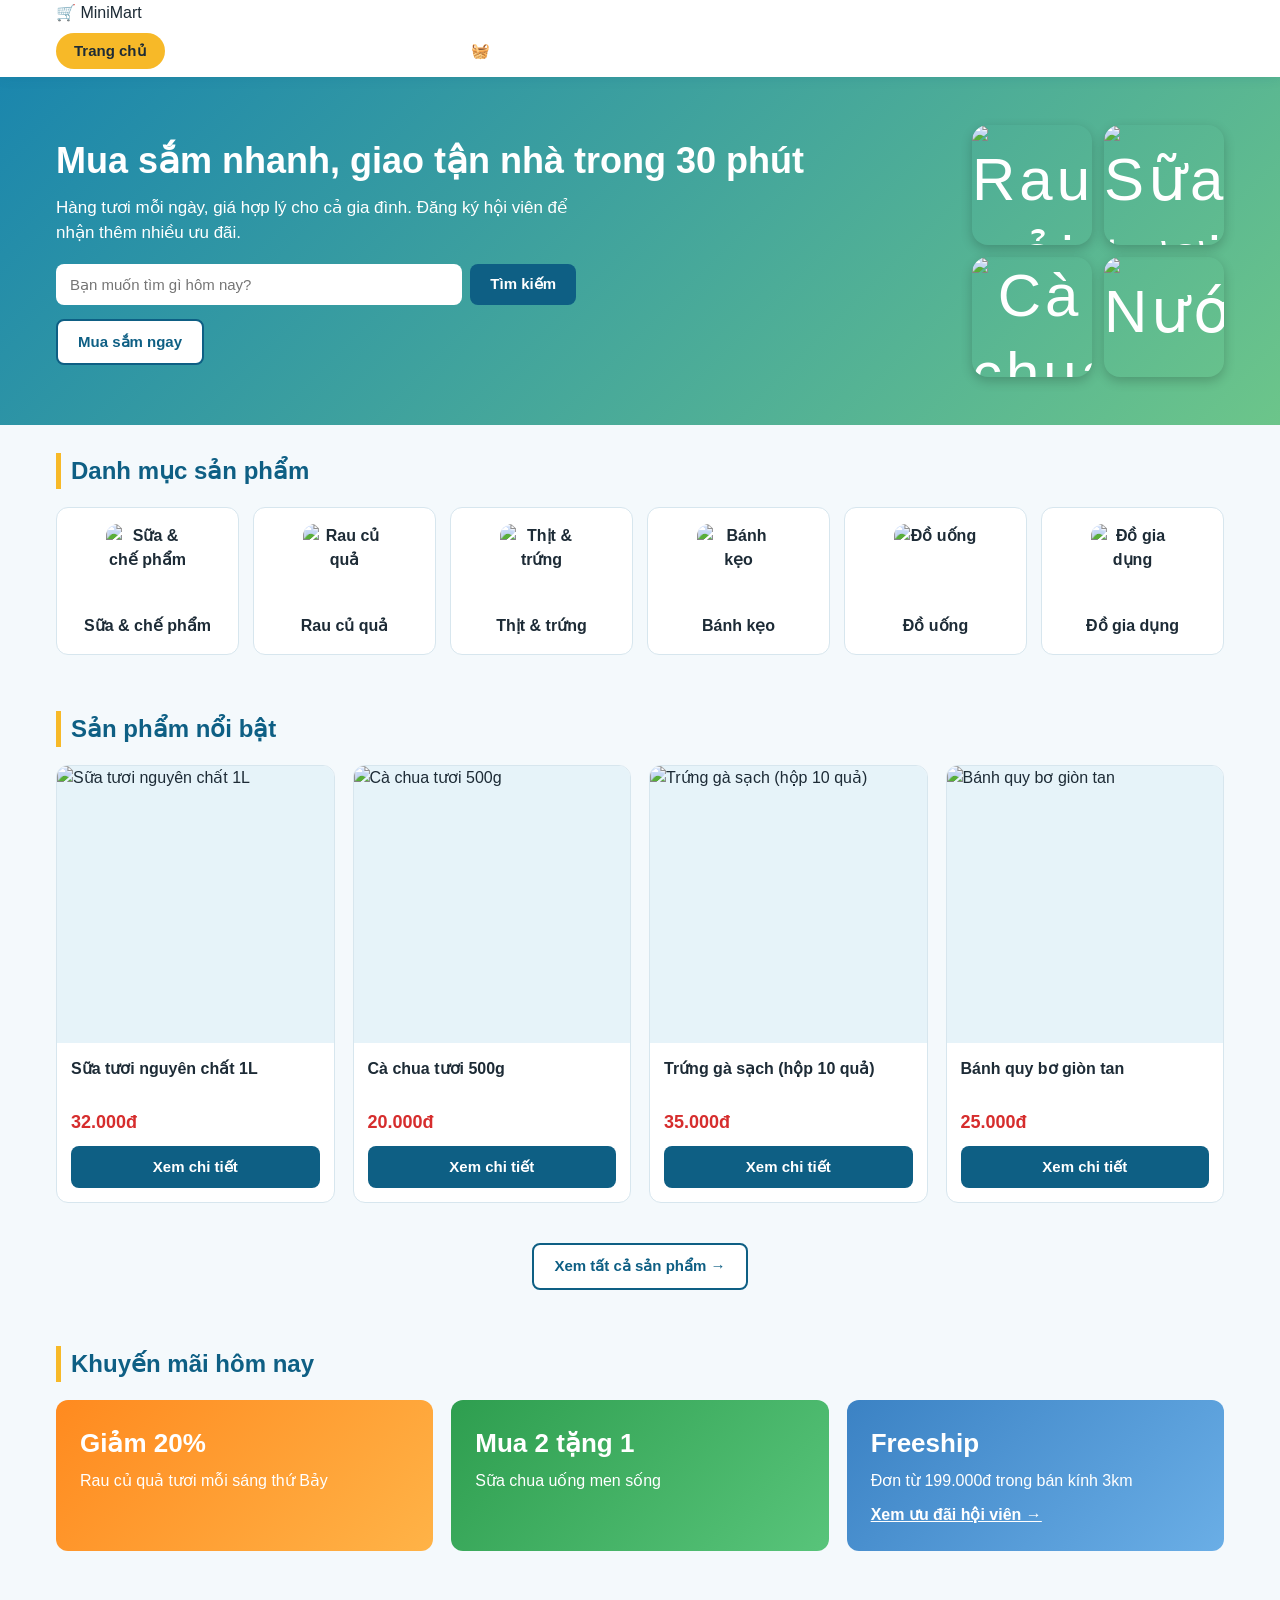
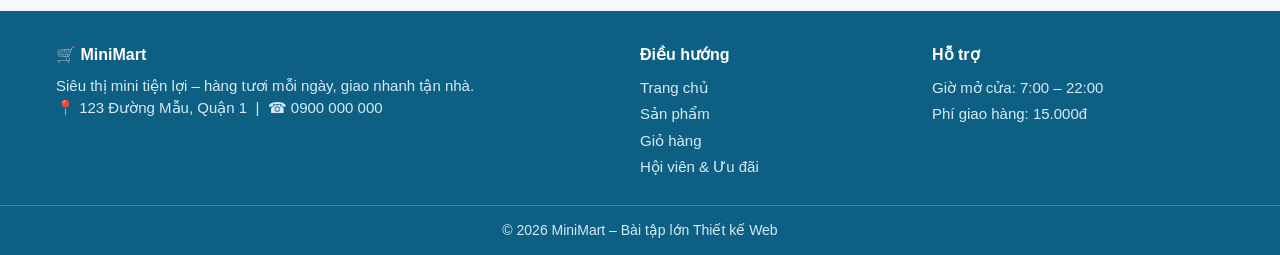
==== index.html @ 8ee73a99 "Add files via upload" ====
<!DOCTYPE html>
<html lang="vi">
<head>
  <meta charset="UTF-8">
  <meta name="viewport" content="width=device-width, initial-scale=1.0">
  <title>MiniMart – Siêu thị mini tiện lợi</title>
  <link rel="icon" href="images/icons/favicon.svg" type="image/svg+xml">
  <link rel="stylesheet" href="css/style.css">
  <link rel="stylesheet" href="css/home.css">
</head>
<body>

  <!-- ===== HEADER (mẫu chung) ===== -->
  <header class="header">
    <div class="container header-inner">
      <a href="index.html" class="logo">🛒 Mini<span>Mart</span></a>
      <button class="menu-btn" onclick="doiMenu()" aria-label="Mở menu">☰</button>
      <nav id="menu" class="nav">
        <a href="index.html" class="active">Trang chủ</a>
        <a href="products.html">Sản phẩm</a>
        <a href="member.html">Hội viên &amp; Ưu đãi</a>
        <a href="cart.html">🧺 Giỏ hàng</a>
        <a href="login.html" id="navDangNhap">Đăng nhập</a>
        <a href="register.html" class="nav-btn" id="navDangKy">Đăng ký</a>
        <a href="#" class="nav-out" id="navDangXuat" style="display: none;" onclick="dangXuat(); return false;">Đăng xuất</a>
      </nav>
    </div>
  </header>

  <main>
    <!-- ===== BANNER ===== -->
    <section class="banner">
      <div class="container banner-inner">
        <div class="banner-chu">
          <h1>Mua sắm nhanh, giao tận nhà trong 30 phút</h1>
          <p>Hàng tươi mỗi ngày, giá hợp lý cho cả gia đình. Đăng ký hội viên để nhận thêm nhiều ưu đãi.</p>
          <form class="o-tim" action="products.html">
            <input type="text" placeholder="Bạn muốn tìm gì hôm nay?" aria-label="Tìm sản phẩm">
            <button type="submit" class="btn btn-cam">Tìm kiếm</button>
          </form>
          <a href="products.html" class="btn btn-vien">Mua sắm ngay</a>
        </div>
        <div class="banner-hinh">
          <img src="images/products/rau-cai.jpg" alt="Rau cải">
          <img src="images/products/sua-tuoi.jpg" alt="Sữa tươi">
          <img src="images/products/ca-chua.jpg" alt="Cà chua">
          <img src="images/products/nuoc-cam.jpg" alt="Nước cam">
        </div>
      </div>
    </section>

    <!-- ===== DANH MỤC ===== -->
    <section>
      <div class="container">
        <h2 class="tieu-de">Danh mục sản phẩm</h2>
        <div class="luoi-dm">
          <a href="products.html" class="dm"><img src="images/products/sua-tuoi.jpg" alt="Sữa &amp; chế phẩm">Sữa &amp; chế phẩm</a>
          <a href="products.html" class="dm"><img src="images/products/rau-cai.jpg" alt="Rau củ quả">Rau củ quả</a>
          <a href="products.html" class="dm"><img src="images/products/thit-ba-chi.jpg" alt="Thịt &amp; trứng">Thịt &amp; trứng</a>
          <a href="products.html" class="dm"><img src="images/products/banh-quy.jpg" alt="Bánh kẹo">Bánh kẹo</a>
          <a href="products.html" class="dm"><img src="images/products/nuoc-cam.jpg" alt="Đồ uống">Đồ uống</a>
          <a href="products.html" class="dm"><img src="images/products/nuoc-rua-chen.jpg" alt="Đồ gia dụng">Đồ gia dụng</a>
        </div>
      </div>
    </section>

    <!-- ===== SẢN PHẨM NỔI BẬT ===== -->
    <section>
      <div class="container">
        <h2 class="tieu-de">Sản phẩm nổi bật</h2>
        <div class="luoi-sp">
          <div class="card">
            <div class="card-anh"><img src="images/products/sua-tuoi.jpg" alt="Sữa tươi nguyên chất 1L"></div>
            <div class="card-noidung">
              <div class="card-ten">Sữa tươi nguyên chất 1L</div>
              <div class="card-gia">32.000đ</div>
              <a href="product-detail.html" class="btn">Xem chi tiết</a>
            </div>
          </div>
          <div class="card">
            <div class="card-anh"><img src="images/products/ca-chua.jpg" alt="Cà chua tươi 500g"></div>
            <div class="card-noidung">
              <div class="card-ten">Cà chua tươi 500g</div>
              <div class="card-gia">20.000đ</div>
              <a href="product-detail.html" class="btn">Xem chi tiết</a>
            </div>
          </div>
          <div class="card">
            <div class="card-anh"><img src="images/products/trung-ga.jpg" alt="Trứng gà sạch (hộp 10 quả)"></div>
            <div class="card-noidung">
              <div class="card-ten">Trứng gà sạch (hộp 10 quả)</div>
              <div class="card-gia">35.000đ</div>
              <a href="product-detail.html" class="btn">Xem chi tiết</a>
            </div>
          </div>
          <div class="card">
            <div class="card-anh"><img src="images/products/banh-quy.jpg" alt="Bánh quy bơ giòn tan"></div>
            <div class="card-noidung">
              <div class="card-ten">Bánh quy bơ giòn tan</div>
              <div class="card-gia">25.000đ</div>
              <a href="product-detail.html" class="btn">Xem chi tiết</a>
            </div>
          </div>
        </div>
        <p class="xem-them"><a href="products.html" class="btn btn-vien">Xem tất cả sản phẩm →</a></p>
      </div>
    </section>

    <!-- ===== KHUYẾN MÃI ===== -->
    <section>
      <div class="container">
        <h2 class="tieu-de">Khuyến mãi hôm nay</h2>
        <div class="luoi-km">
          <div class="km km-1">
            <h3>Giảm 20%</h3>
            <p>Rau củ quả tươi mỗi sáng thứ Bảy</p>
          </div>
          <div class="km km-2">
            <h3>Mua 2 tặng 1</h3>
            <p>Sữa chua uống men sống</p>
          </div>
          <div class="km km-3">
            <h3>Freeship</h3>
            <p>Đơn từ 199.000đ trong bán kính 3km</p>
            <a href="member.html">Xem ưu đãi hội viên →</a>
          </div>
        </div>
      </div>
    </section>
  </main>

  <!-- ===== FOOTER (mẫu chung) ===== -->
  <footer class="footer">
    <div class="container footer-luoi">
      <div>
        <h4>🛒 MiniMart</h4>
        <p>Siêu thị mini tiện lợi – hàng tươi mỗi ngày, giao nhanh tận nhà.</p>
        <p>📍 123 Đường Mẫu, Quận 1 &nbsp;|&nbsp; ☎ 0900 000 000</p>
      </div>
      <div>
        <h4>Điều hướng</h4>
        <a href="index.html">Trang chủ</a>
        <a href="products.html">Sản phẩm</a>
        <a href="cart.html">Giỏ hàng</a>
        <a href="member.html">Hội viên &amp; Ưu đãi</a>
      </div>
      <div>
        <h4>Hỗ trợ</h4>
        <a href="#">Giờ mở cửa: 7:00 – 22:00</a>
        <a href="#">Phí giao hàng: 15.000đ</a>
      </div>
    </div>
    <div class="ban-quyen">© 2026 MiniMart – Bài tập lớn Thiết kế Web</div>
  </footer>

  <script src="js/auth.js"></script>

  <script src="js/home.js"></script>
</body>
</html>
---- css/style.css ----
/* ===== style.css – CSS dùng chung ===== */
:root {
  --xanh: #1b86ad;
  --xanh-dam: #0e5f84;
  --xanh-nhat: #e6f3f9;
  --vang: #f7b928;
  --vang-dam: #e3a210;
  --chu: #1d2b36;
  --chu-phu: #5f7280;
  --nen: #f4f9fc;
  --vien: #d7e6ee;
  --do: #d62d2d;
}

* { margin: 0; padding: 0; box-sizing: border-box; }
body {
  font-family: "Segoe UI", Roboto, Arial, sans-serif;
  font-size: 16px;
  color: var(--chu);
  background: var(--nen);
  line-height: 1.5;
}
a { color: inherit; text-decoration: none; }
img { max-width: 100%; }
.container { width: 100%; max-width: 1200px; margin: 0 auto; padding: 0 16px; }
section { padding: 28px 0; }

/* ----- Header tầng 1: logo | tìm kiếm | tài khoản ----- */
.header { background: #fff; position: sticky; top: 0; z-index: 50; box-shadow: 0 2px 10px rgba(14,95,132,.12); }
.top-bar { font-size: 0; padding-top: 8px; padding-bottom: 8px; }
.logo { display: inline-block; vertical-align: middle; width: 170px; }
.logo img { display: block; height: 56px; width: auto; }

.o-tim-header { display: inline-block; vertical-align: middle; width: calc(100% - 450px); }
.o-tim-header input { display: inline-block; vertical-align: middle; width: calc(100% - 56px); height: 42px; padding: 0 18px; border: 2px solid var(--vang); border-right: none; border-radius: 21px 0 0 21px; font-size: 15px; font-family: inherit; }
.o-tim-header input:focus { outline: none; border-color: var(--vang-dam); }
.o-tim-header button { display: inline-block; vertical-align: middle; width: 56px; height: 42px; border: 2px solid var(--vang); border-radius: 0 21px 21px 0; background: var(--vang); color: var(--chu); font-size: 14px; font-weight: 700; cursor: pointer; }
.o-tim-header button:hover { background: var(--vang-dam); border-color: var(--vang-dam); }

.tk-gio { display: inline-block; vertical-align: middle; width: 280px; text-align: right; font-size: 14px; font-weight: 600; }
.tk-gio a { display: inline-block; margin-left: 16px; }
.tk-gio a:hover { color: var(--xanh); }

.menu-btn { display: none; vertical-align: middle; width: 52px; height: 42px; margin-left: 12px; font-size: 22px; background: none; border: 1px solid var(--vien); border-radius: 8px; cursor: pointer; }

/* ----- Header tầng 2: thanh menu xanh đậm ----- */
.thanh-nav { background: var(--xanh-dam); }
.nav { font-size: 0; }
.nav a { display: inline-block; vertical-align: middle; margin: 8px 6px 8px 0; padding: 7px 18px; border-radius: 18px; font-size: 15px; font-weight: 600; color: #fff; }
.nav a:hover { background: rgba(255,255,255,.18); }
.nav a.active { background: var(--vang); color: var(--chu); }
.nav a.nav-dm { background: rgba(0,0,0,.22); margin-right: 14px; }

/* ----- Nút ----- */
.btn { display: inline-block; padding: 10px 20px; border: none; border-radius: 8px; background: var(--xanh-dam); color: #fff; font-size: 15px; font-weight: 600; font-family: inherit; cursor: pointer; transition: background .2s; text-align: center; }
.btn:hover { background: var(--xanh); }
.btn-vang { background: var(--vang); color: var(--chu); }
.btn-vang:hover { background: var(--vang-dam); }
.btn-vien { background: #fff; color: var(--xanh-dam); border: 2px solid var(--xanh-dam); }
.btn-vien:hover { background: var(--xanh-nhat); }

/* ----- Tiêu đề khối ----- */
.tieu-de { font-size: 24px; margin-bottom: 18px; color: var(--xanh-dam); border-left: 5px solid var(--vang); padding-left: 10px; }

/* ----- Thẻ sản phẩm (lưới inline-block, JS bật thẻ bằng inline-block) ----- */
.luoi-sp { font-size: 0; margin: 0 -9px; }
.card { display: inline-block; vertical-align: top; width: calc(25% - 18px); margin: 0 9px 18px; font-size: 16px; background: #fff; border: 1px solid var(--vien); border-radius: 12px; overflow: hidden; transition: transform .2s, box-shadow .2s; }
.card:hover { transform: translateY(-4px); box-shadow: 0 8px 20px rgba(14,95,132,.14); }
.card-anh { aspect-ratio: 1 / 1; overflow: hidden; background: var(--xanh-nhat); }
.card-anh img { display: block; width: 100%; height: 100%; object-fit: cover; }
.card-noidung { padding: 14px; }
.card-ten { font-weight: 600; margin-bottom: 4px; min-height: 48px; }
.card-gia { color: var(--do); font-weight: 800; font-size: 18px; margin-bottom: 10px; }
.card .btn { display: block; width: 100%; }

/* ----- Thông báo nổi ----- */
.toast { display: none; position: fixed; bottom: 24px; left: 50%; transform: translateX(-50%); background: var(--xanh-dam); color: #fff; padding: 12px 24px; border-radius: 8px; z-index: 100; box-shadow: 0 4px 14px rgba(0,0,0,.25); max-width: 90%; text-align: center; }

/* ----- Form chung ----- */
.nhom-form { margin-bottom: 14px; }
.nhom-form label { display: block; font-weight: 600; margin-bottom: 4px; }
.nhom-form input, .nhom-form textarea { width: 100%; padding: 10px 12px; border: 1px solid var(--vien); border-radius: 8px; font-size: 15px; font-family: inherit; }
.nhom-form input:focus, .nhom-form textarea:focus { outline: 2px solid var(--xanh); border-color: var(--xanh); }
.loi { display: block; color: var(--do); font-size: 13px; min-height: 18px; margin-top: 2px; }

/* ----- Footer ----- */
.footer { background: var(--xanh-dam); color: #d6ebf4; margin-top: 32px; }
.footer-luoi { font-size: 0; padding-top: 32px; padding-bottom: 24px; }
.footer-luoi > div { display: inline-block; vertical-align: top; width: 25%; padding-right: 24px; font-size: 15px; }
.footer-luoi > div:first-child { width: 50%; }
.footer h4 { color: #fff; margin-bottom: 8px; font-size: 16px; }
.footer a { display: block; padding: 2px 0; }
.footer a:hover { color: var(--vang); }
.logo-ft { display: block; height: 64px; width: auto; padding: 4px 10px; margin-bottom: 10px; background: #fff; border-radius: 10px; }
.ban-quyen { border-top: 1px solid rgba(255,255,255,.2); text-align: center; padding: 14px; font-size: 14px; }

/* ----- Responsive ----- */
@media (max-width: 992px) {
  .card { width: calc(33.333% - 18px); }
}
@media (max-width: 768px) {
  .luoi-sp { margin: 0 -6px; }
  .card { width: calc(50% - 12px); margin: 0 6px 12px; }
  .menu-btn { display: inline-block; }
  .logo { width: calc(100% - 64px); }
  .o-tim-header { width: 100%; margin-top: 8px; }
  .tk-gio { display: none; }
  .nav { display: none; padding-bottom: 8px; }
  .nav.open { display: block; }
  .nav a, .nav a.nav-dm { display: block; margin: 4px 0; }
  .footer-luoi > div, .footer-luoi > div:first-child { width: 100%; padding: 0 0 16px; }
}
@media (max-width: 400px) {
  .card-noidung { padding: 10px; }
}
---- css/home.css ----
/* ===== home.css – TV1: Trang chủ ===== */
.banner { background: linear-gradient(135deg, var(--xanh) 0%, #6cc58a 100%); color: #fff; padding: 48px 0; }
.banner-inner { display: flex; align-items: center; justify-content: space-between; gap: 24px; }
.banner-chu { flex: 1; }
.banner-chu h1 { font-size: 36px; line-height: 1.25; margin-bottom: 12px; }
.banner-chu p { font-size: 17px; margin-bottom: 18px; max-width: 520px; }
.o-tim { display: flex; gap: 8px; margin-bottom: 14px; max-width: 520px; }
.o-tim input { flex: 1; min-width: 0; padding: 12px 14px; border: none; border-radius: 8px; font-size: 15px; }
.banner-hinh { font-size: 60px; letter-spacing: 4px; text-align: center; width: 340px; white-space: nowrap; line-height: 1.3; }

.luoi-dm { display: grid; grid-template-columns: repeat(6, 1fr); gap: 14px; }
.dm { background: #fff; border: 1px solid var(--vien); border-radius: 12px; padding: 16px 8px; text-align: center; font-weight: 600; transition: transform .2s, border-color .2s; }
.dm:hover { transform: translateY(-4px); border-color: var(--xanh); }
.dm span { display: block; font-size: 40px; margin-bottom: 6px; }

.xem-them { text-align: center; margin-top: 22px; }

.luoi-km { display: grid; grid-template-columns: repeat(3, 1fr); gap: 18px; }
.km { color: #fff; border-radius: 12px; padding: 24px; }
.km h3 { font-size: 26px; margin-bottom: 6px; }
.km a { display: inline-block; margin-top: 10px; font-weight: 700; text-decoration: underline; }
.km-1 { background: linear-gradient(135deg, #ff8a1f, #ffb347); }
.km-2 { background: linear-gradient(135deg, #2e9e4f, #58c47a); }
.km-3 { background: linear-gradient(135deg, #3b82c4, #6aaee6); }

@media (max-width: 992px) {
  .luoi-dm { grid-template-columns: repeat(3, 1fr); }
}
@media (max-width: 768px) {
  .banner { padding: 32px 0; }
  .banner-inner { flex-direction: column; text-align: center; }
  .banner-chu h1 { font-size: 26px; }
  .o-tim { margin-left: auto; margin-right: auto; }
  .banner-hinh { font-size: 40px; width: auto; }
  .luoi-km { grid-template-columns: 1fr; }
}
@media (max-width: 400px) {
  .luoi-dm { grid-template-columns: repeat(2, 1fr); }
}

/* Ảnh trong danh mục và banner */
.dm img { display: block; width: 72px; height: 72px; object-fit: contain; margin: 0 auto 6px; }
.banner-hinh { display: grid; grid-template-columns: repeat(2, 120px); gap: 12px; justify-content: center; width: auto; white-space: normal; }
.banner-hinh img { width: 120px; height: 120px; object-fit: contain; padding: 8px; background: rgba(255,255,255,.92); border-radius: 16px; }
@media (max-width: 768px) {
  .banner-hinh { grid-template-columns: repeat(4, 1fr); gap: 8px; width: 100%; }
  .banner-hinh img { width: 100%; height: auto; padding: 4px; }
}

/* ===== Ảnh thật: danh mục + banner ===== */
.dm img { width: 84px; height: 84px; object-fit: cover; border-radius: 12px; }
.banner-hinh img { padding: 0; background: none; object-fit: cover; border-radius: 16px; box-shadow: 0 4px 12px rgba(0,0,0,.2); }
@media (max-width: 768px) {
  .banner-hinh img { width: 100%; height: auto; aspect-ratio: 1 / 1; border-radius: 12px; }
}
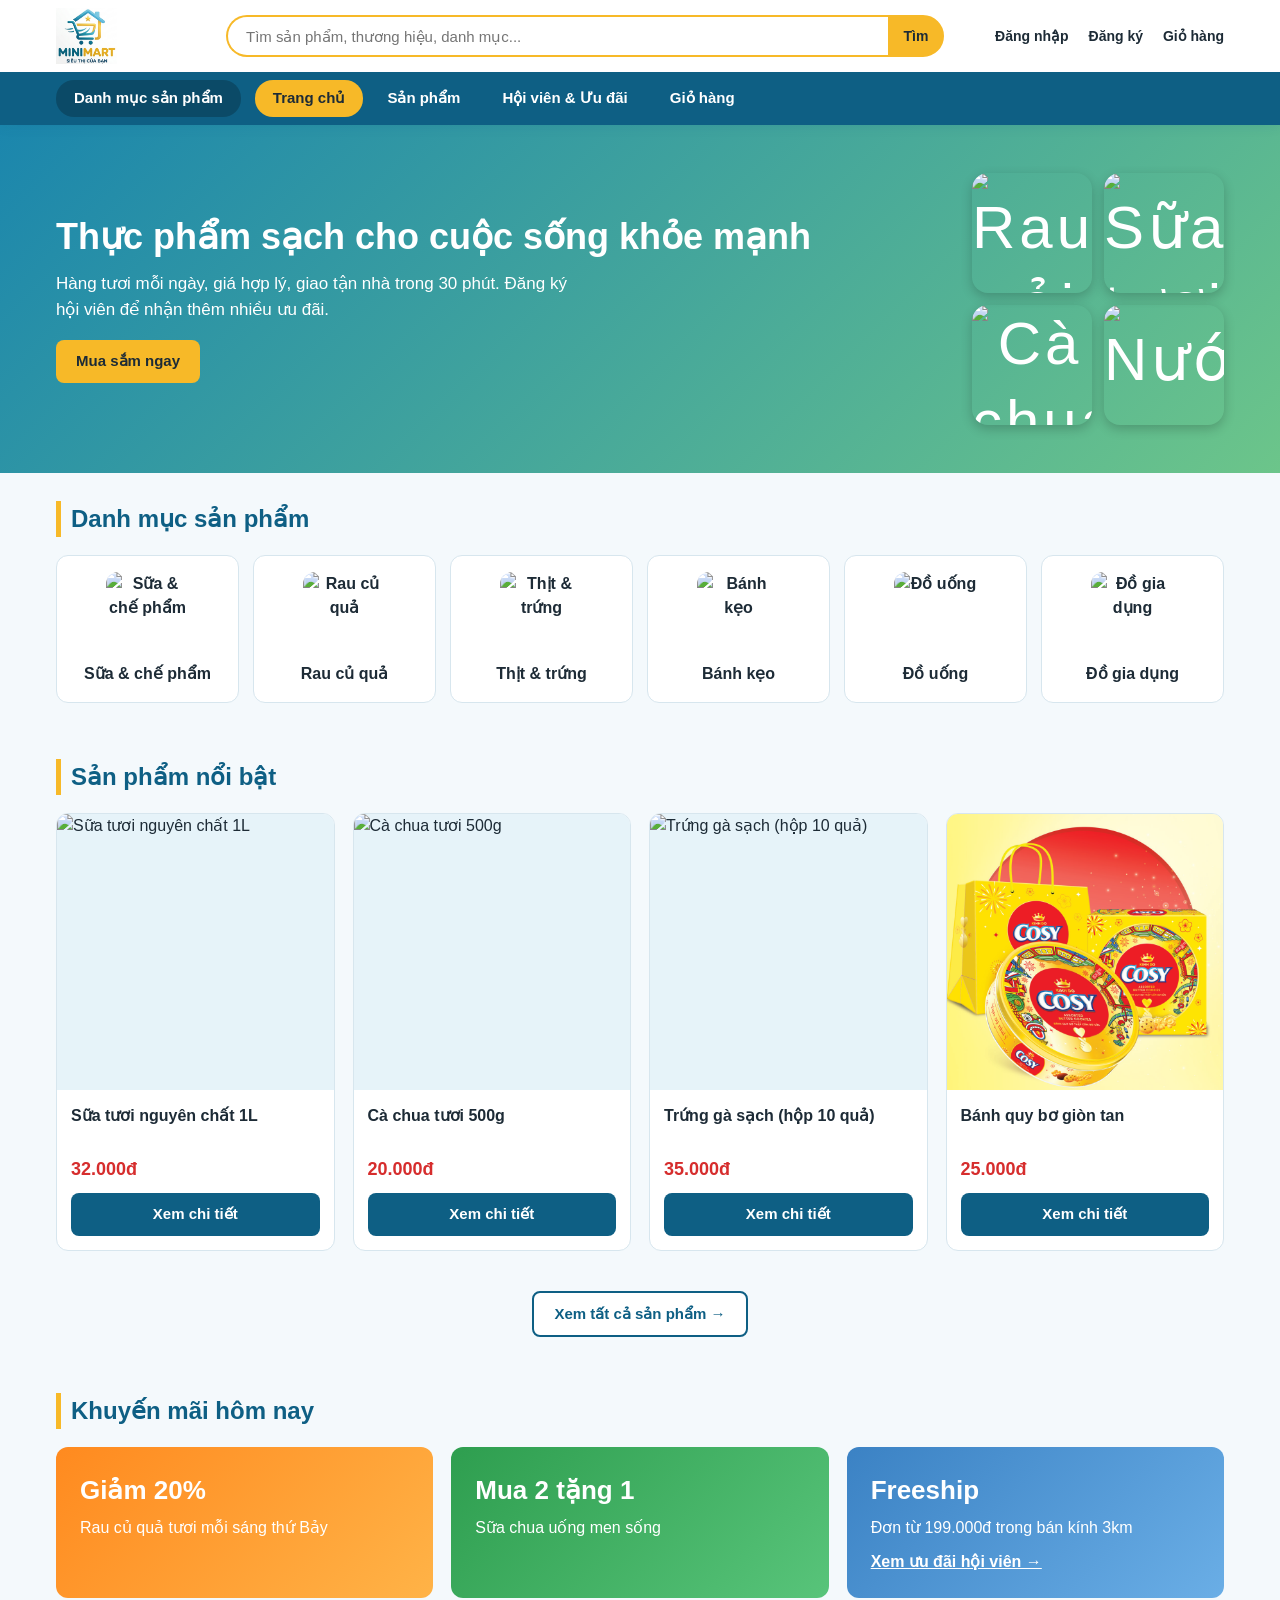
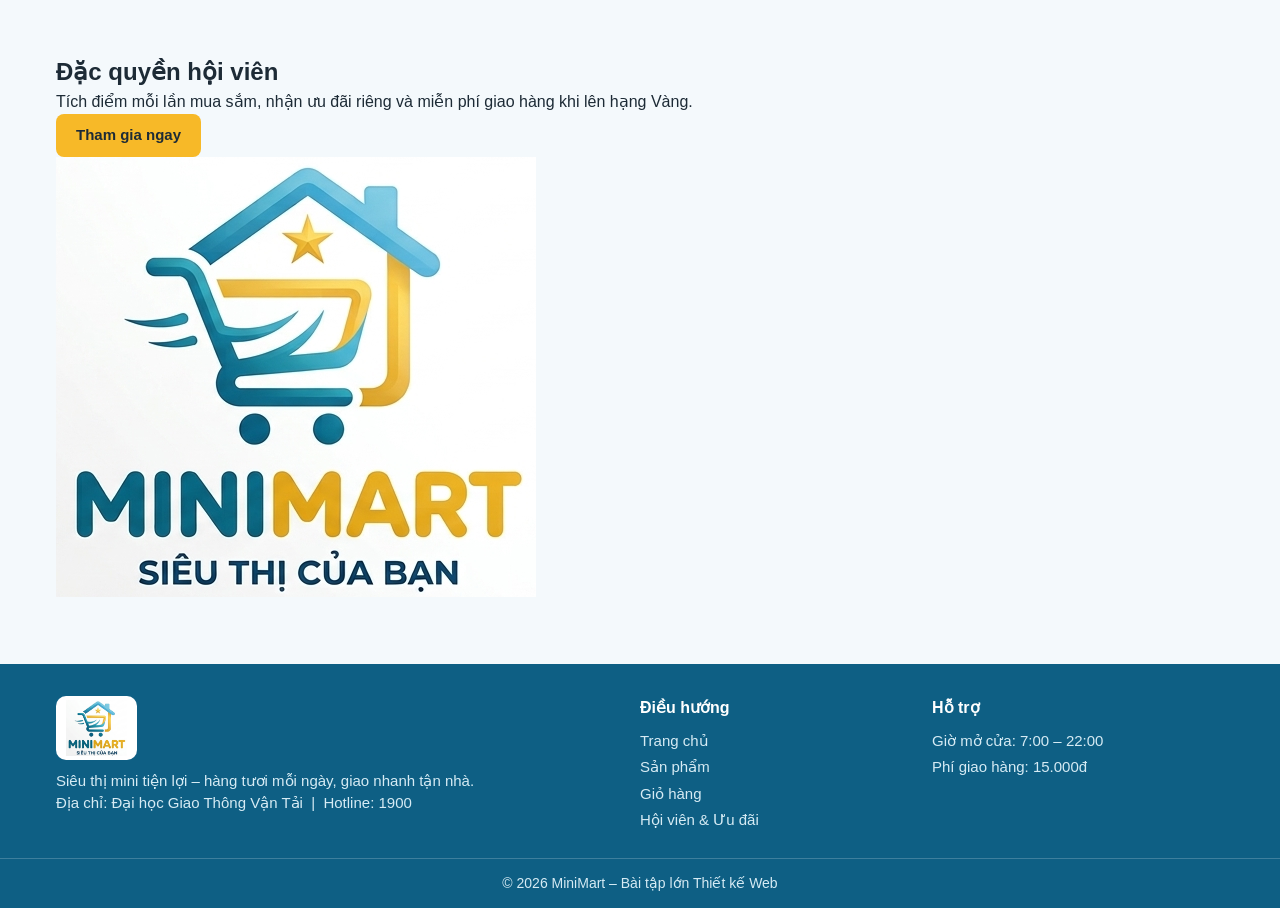
==== commit 31bbb07a: "sửa lỗi 404" ====
--- a/index.html
+++ b/index.html
@@ -12,18 +12,29 @@
 
   <!-- ===== HEADER (mẫu chung) ===== -->
   <header class="header">
-    <div class="container header-inner">
-      <a href="index.html" class="logo">🛒 Mini<span>Mart</span></a>
+    <div class="container top-bar">
+      <a href="index.html" class="logo"><img src="images/logo-mark.png" alt="MiniMart – Siêu thị của bạn"></a>
+      <form class="o-tim-header" action="products.html">
+        <input type="text" name="q" placeholder="Tìm sản phẩm, thương hiệu, danh mục..." aria-label="Tìm sản phẩm">
+        <button type="submit">Tìm</button>
+      </form>
+      <div class="tk-gio">
+        <a href="dang-nhap.html">Đăng nhập</a>
+        <a href="dang-ky.html">Đăng ký</a>
+        <a href="cart.html">Giỏ hàng</a>
+      </div>
       <button class="menu-btn" onclick="doiMenu()" aria-label="Mở menu">☰</button>
-      <nav id="menu" class="nav">
-        <a href="index.html" class="active">Trang chủ</a>
-        <a href="products.html">Sản phẩm</a>
-        <a href="member.html">Hội viên &amp; Ưu đãi</a>
-        <a href="cart.html">🧺 Giỏ hàng</a>
-        <a href="login.html" id="navDangNhap">Đăng nhập</a>
-        <a href="register.html" class="nav-btn" id="navDangKy">Đăng ký</a>
-        <a href="#" class="nav-out" id="navDangXuat" style="display: none;" onclick="dangXuat(); return false;">Đăng xuất</a>
-      </nav>
+    </div>
+    <div class="thanh-nav">
+      <div class="container">
+        <nav id="menu" class="nav">
+          <a href="products.html" class="nav-dm">Danh mục sản phẩm</a>
+          <a href="index.html" class="active">Trang chủ</a>
+          <a href="products.html">Sản phẩm</a>
+          <a href="member.html">Hội viên &amp; Ưu đãi</a>
+          <a href="cart.html">Giỏ hàng</a>
+        </nav>
+      </div>
     </div>
   </header>
 
@@ -32,13 +43,9 @@
     <section class="banner">
       <div class="container banner-inner">
         <div class="banner-chu">
-          <h1>Mua sắm nhanh, giao tận nhà trong 30 phút</h1>
-          <p>Hàng tươi mỗi ngày, giá hợp lý cho cả gia đình. Đăng ký hội viên để nhận thêm nhiều ưu đãi.</p>
-          <form class="o-tim" action="products.html">
-            <input type="text" placeholder="Bạn muốn tìm gì hôm nay?" aria-label="Tìm sản phẩm">
-            <button type="submit" class="btn btn-cam">Tìm kiếm</button>
-          </form>
-          <a href="products.html" class="btn btn-vien">Mua sắm ngay</a>
+          <h1>Thực phẩm sạch cho cuộc sống khỏe mạnh</h1>
+          <p>Hàng tươi mỗi ngày, giá hợp lý, giao tận nhà trong 30 phút. Đăng ký hội viên để nhận thêm nhiều ưu đãi.</p>
+          <a href="products.html" class="btn btn-vang">Mua sắm ngay</a>
         </div>
         <div class="banner-hinh">
           <img src="images/products/rau-cai.jpg" alt="Rau cải">
@@ -67,7 +74,7 @@
     <!-- ===== SẢN PHẨM NỔI BẬT ===== -->
     <section>
       <div class="container">
-        <h2 class="tieu-de">Sản phẩm nổi bật</h2>
+        <h2 class="tieu-de">Sản phẩm nổi bật</h2> 
         <div class="luoi-sp">
           <div class="card">
             <div class="card-anh"><img src="images/products/sua-tuoi.jpg" alt="Sữa tươi nguyên chất 1L"></div>
@@ -91,10 +98,10 @@
               <div class="card-ten">Trứng gà sạch (hộp 10 quả)</div>
               <div class="card-gia">35.000đ</div>
               <a href="product-detail.html" class="btn">Xem chi tiết</a>
-            </div>
+            </div> 
           </div>
           <div class="card">
-            <div class="card-anh"><img src="images/products/banh-quy.jpg" alt="Bánh quy bơ giòn tan"></div>
+            <div class="card-anh"><img src="images/banh-quy-bo.png" alt="Bánh quy bơ giòn tan"></div>
             <div class="card-noidung">
               <div class="card-ten">Bánh quy bơ giòn tan</div>
               <div class="card-gia">25.000đ</div>
@@ -127,15 +134,29 @@
         </div>
       </div>
     </section>
+
+    <!-- ===== ĐẶC QUYỀN HỘI VIÊN ===== -->
+    <section>
+      <div class="container">
+        <div class="dac-quyen">
+          <div class="dq-chu">
+            <h2>Đặc quyền hội viên</h2>
+            <p>Tích điểm mỗi lần mua sắm, nhận ưu đãi riêng và miễn phí giao hàng khi lên hạng Vàng.</p>
+            <a href="member.html" class="btn btn-vang">Tham gia ngay</a>
+          </div>
+          <div class="dq-hinh"><img src="images/logo-mark.png" alt="MiniMart"></div>
+        </div>
+      </div>
+    </section>
   </main>
 
   <!-- ===== FOOTER (mẫu chung) ===== -->
   <footer class="footer">
     <div class="container footer-luoi">
       <div>
-        <h4>🛒 MiniMart</h4>
+        <img class="logo-ft" src="images/logo-mark.png" alt="MiniMart – Siêu thị của bạn">
         <p>Siêu thị mini tiện lợi – hàng tươi mỗi ngày, giao nhanh tận nhà.</p>
-        <p>📍 123 Đường Mẫu, Quận 1 &nbsp;|&nbsp; ☎ 0900 000 000</p>
+        <p>Địa chỉ: Đại học Giao Thông Vận Tải  &nbsp;|&nbsp; Hotline: 1900 </p>
       </div>
       <div>
         <h4>Điều hướng</h4>
@@ -153,8 +174,6 @@
     <div class="ban-quyen">© 2026 MiniMart – Bài tập lớn Thiết kế Web</div>
   </footer>
 
-  <script src="js/auth.js"></script>
-
   <script src="js/home.js"></script>
 </body>
 </html>
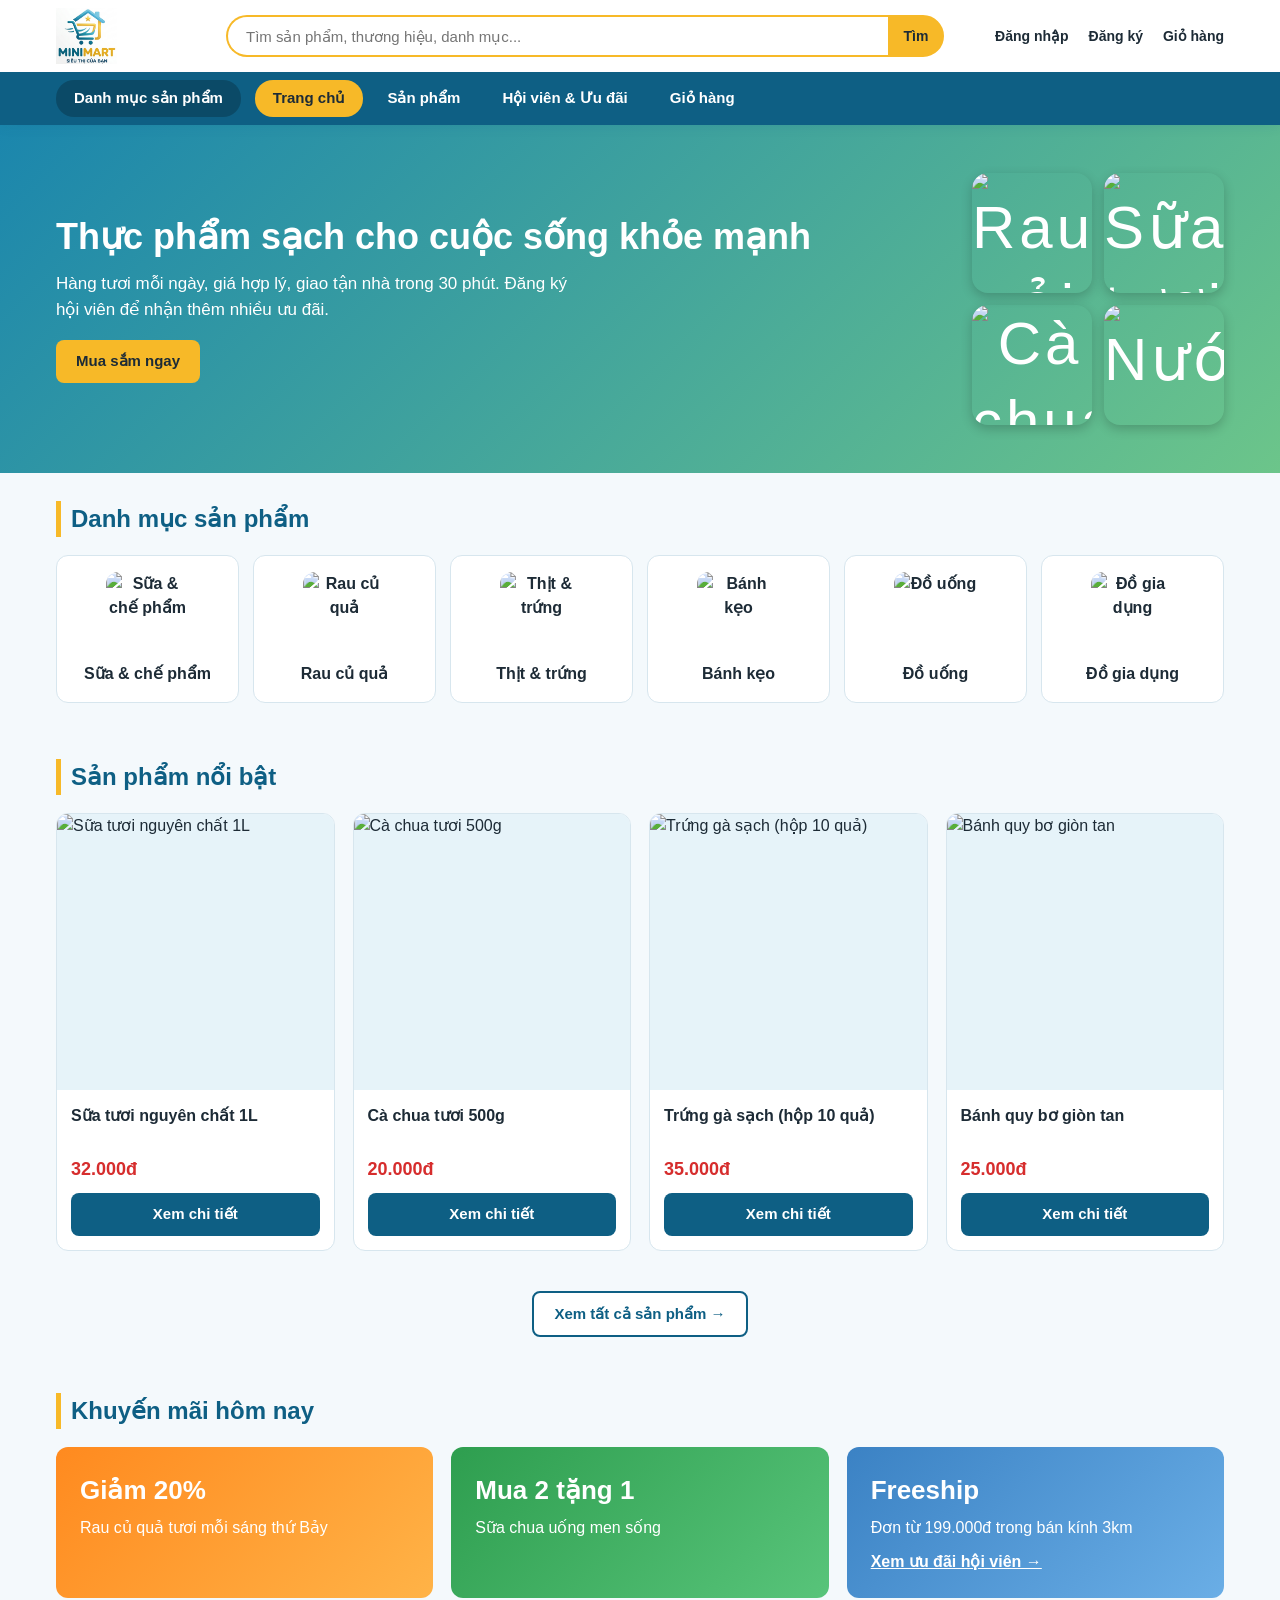
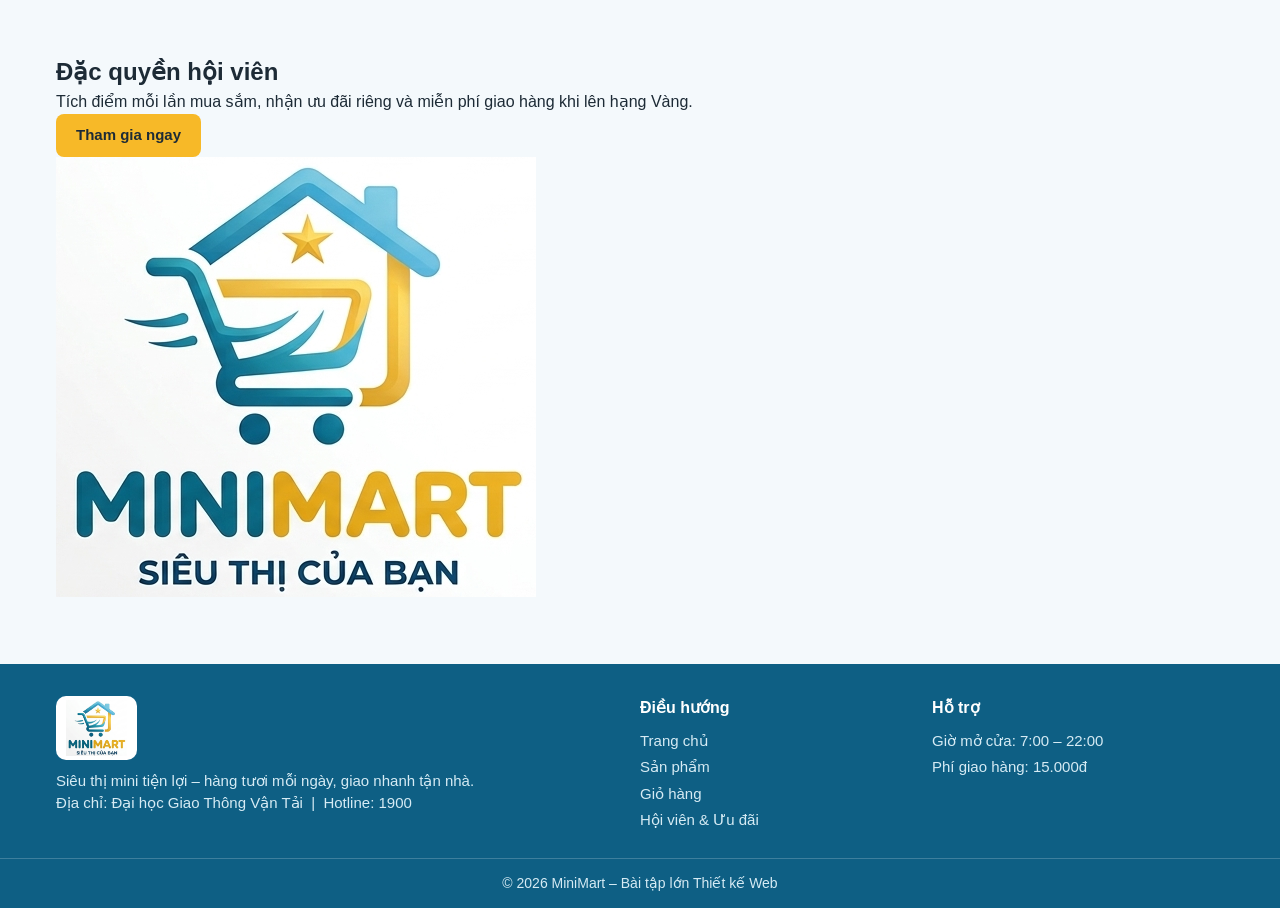
==== commit 7736afd0: "fix 404" ====
--- a/index.html
+++ b/index.html
@@ -74,7 +74,7 @@
     <!-- ===== SẢN PHẨM NỔI BẬT ===== -->
     <section>
       <div class="container">
-        <h2 class="tieu-de">Sản phẩm nổi bật</h2> 
+        <h2 class="tieu-de">Sản phẩm nổi bật</h2>
         <div class="luoi-sp">
           <div class="card">
             <div class="card-anh"><img src="images/products/sua-tuoi.jpg" alt="Sữa tươi nguyên chất 1L"></div>
@@ -98,10 +98,10 @@
               <div class="card-ten">Trứng gà sạch (hộp 10 quả)</div>
               <div class="card-gia">35.000đ</div>
               <a href="product-detail.html" class="btn">Xem chi tiết</a>
-            </div> 
+            </div>
           </div>
           <div class="card">
-            <div class="card-anh"><img src="images/banh-quy-bo.png" alt="Bánh quy bơ giòn tan"></div>
+            <div class="card-anh"><img src="images/products/banh-quy.jpg" alt="Bánh quy bơ giòn tan"></div>
             <div class="card-noidung">
               <div class="card-ten">Bánh quy bơ giòn tan</div>
               <div class="card-gia">25.000đ</div>
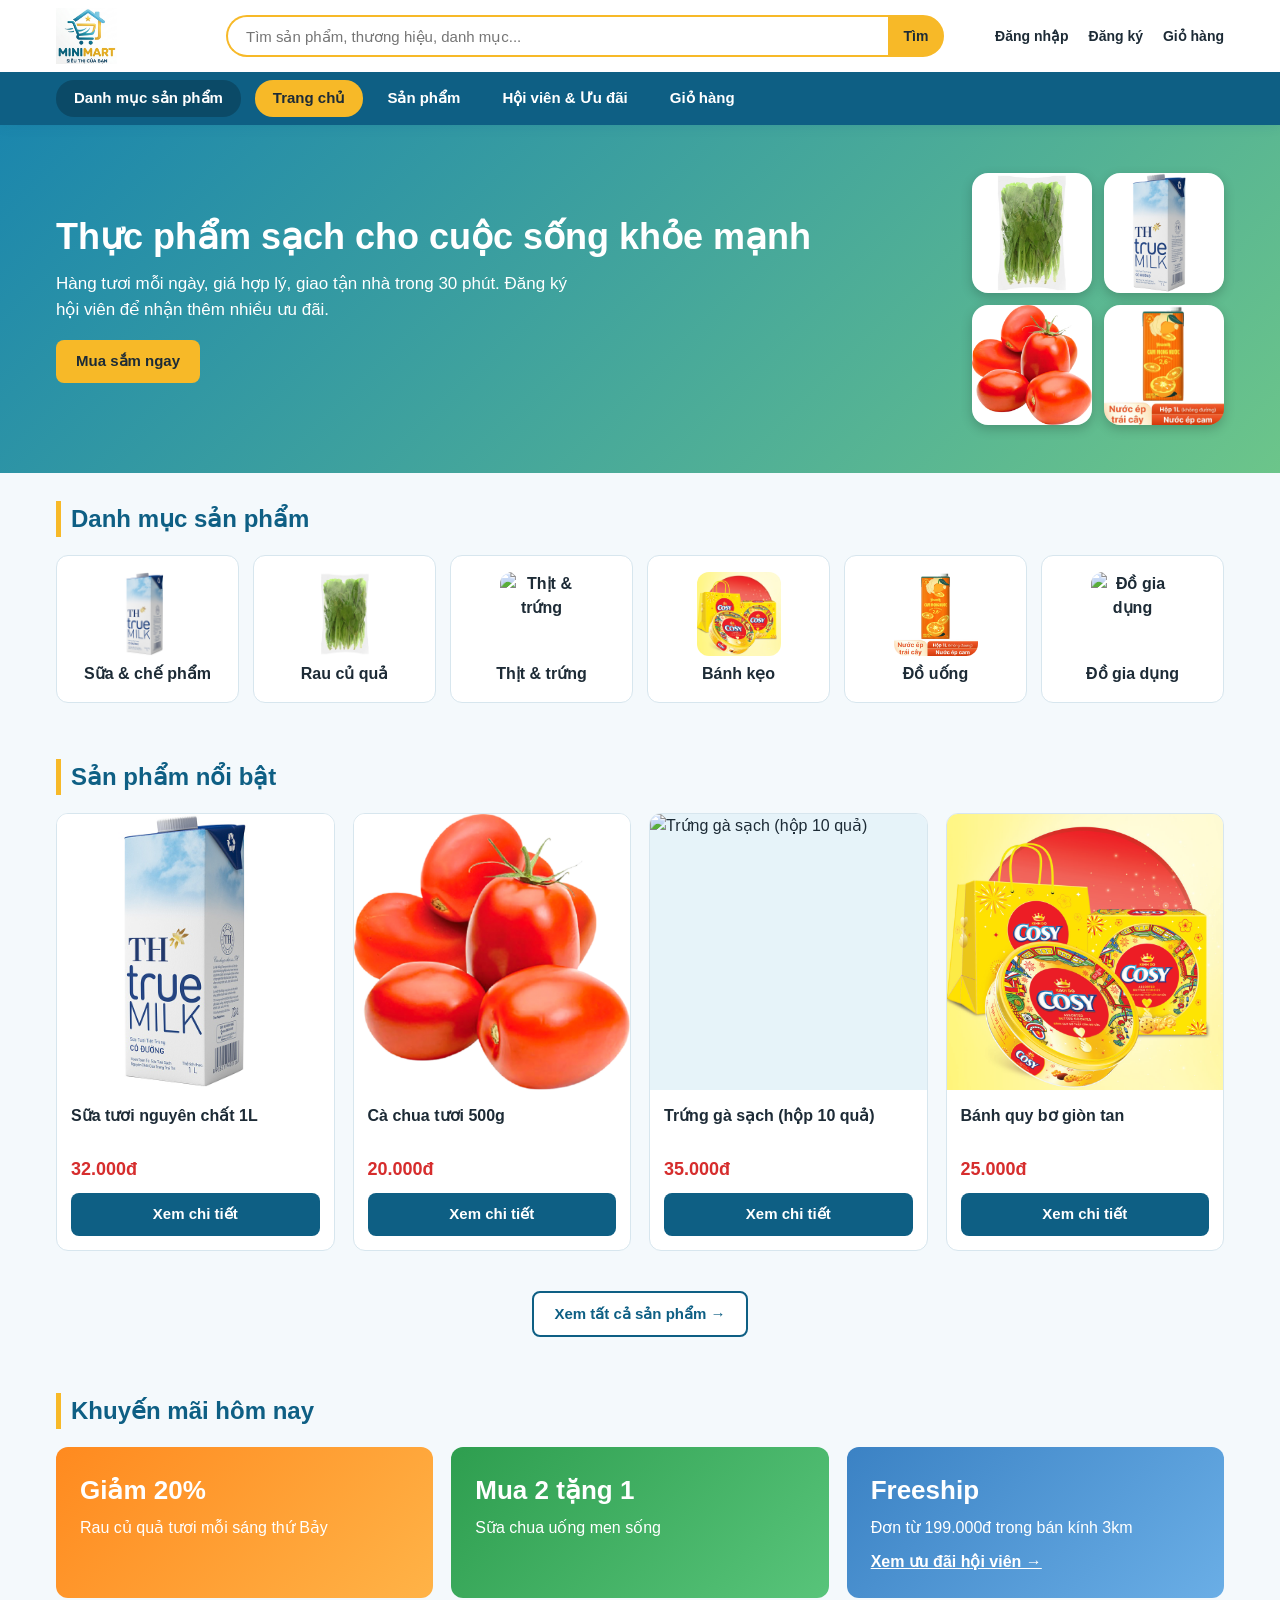
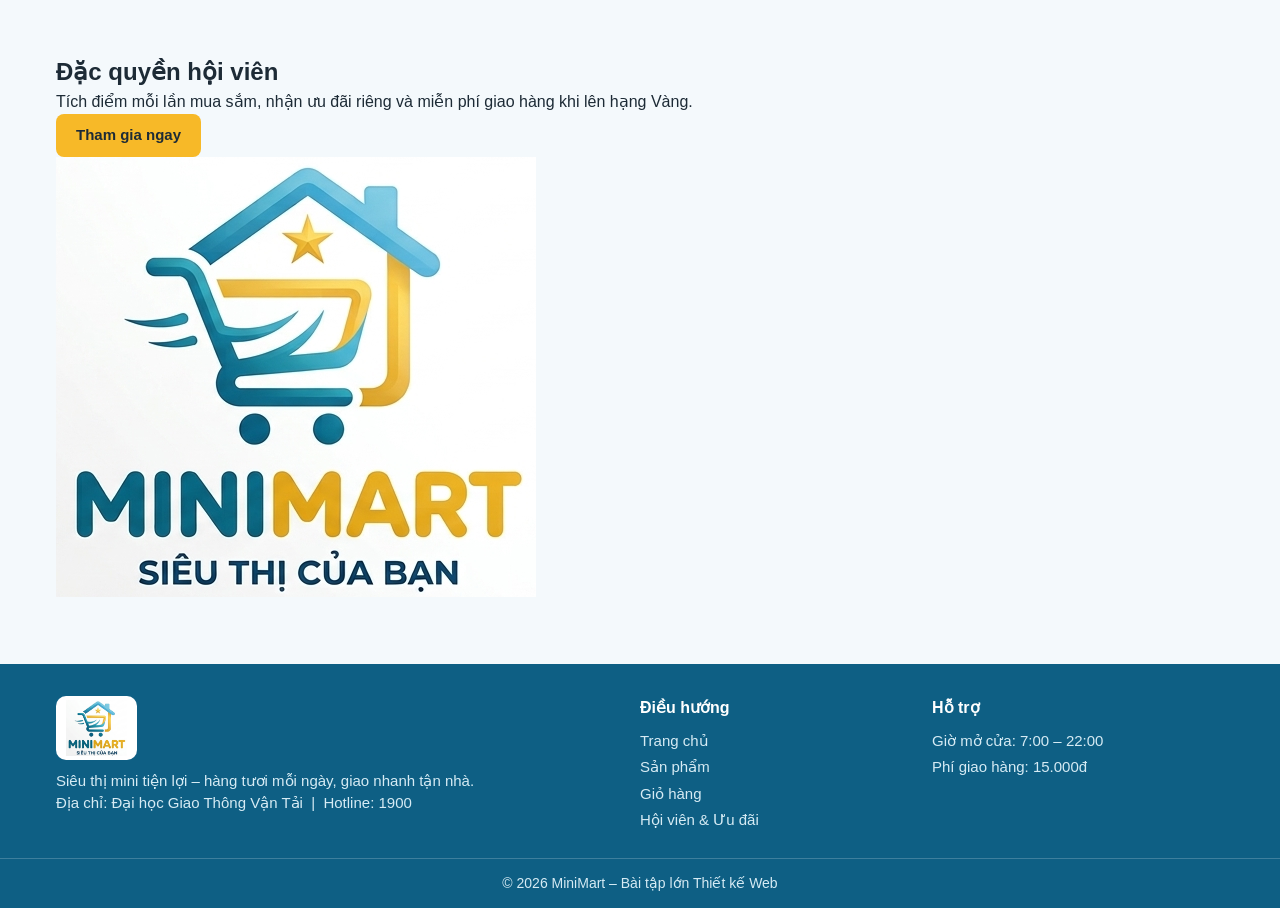
==== commit 855ca493: "cap nhat giao dien" ====
--- a/index.html
+++ b/index.html
@@ -48,10 +48,10 @@
           <a href="products.html" class="btn btn-vang">Mua sắm ngay</a>
         </div>
         <div class="banner-hinh">
-          <img src="images/products/rau-cai.jpg" alt="Rau cải">
-          <img src="images/products/sua-tuoi.jpg" alt="Sữa tươi">
-          <img src="images/products/ca-chua.jpg" alt="Cà chua">
-          <img src="images/products/nuoc-cam.jpg" alt="Nước cam">
+          <img src="images/products/rau-cai-xanh.png" alt="Rau cải">
+          <img src="images/products/sua-tuoi-1l.png" alt="Sữa tươi">
+          <img src="images/products/ca-chua.png" alt="Cà chua">
+          <img src="images/products/nuoc-cam-ep.png" alt="Nước cam">
         </div>
       </div>
     </section>
@@ -61,12 +61,12 @@
       <div class="container">
         <h2 class="tieu-de">Danh mục sản phẩm</h2>
         <div class="luoi-dm">
-          <a href="products.html" class="dm"><img src="images/products/sua-tuoi.jpg" alt="Sữa &amp; chế phẩm">Sữa &amp; chế phẩm</a>
-          <a href="products.html" class="dm"><img src="images/products/rau-cai.jpg" alt="Rau củ quả">Rau củ quả</a>
-          <a href="products.html" class="dm"><img src="images/products/thit-ba-chi.jpg" alt="Thịt &amp; trứng">Thịt &amp; trứng</a>
-          <a href="products.html" class="dm"><img src="images/products/banh-quy.jpg" alt="Bánh kẹo">Bánh kẹo</a>
-          <a href="products.html" class="dm"><img src="images/products/nuoc-cam.jpg" alt="Đồ uống">Đồ uống</a>
-          <a href="products.html" class="dm"><img src="images/products/nuoc-rua-chen.jpg" alt="Đồ gia dụng">Đồ gia dụng</a>
+          <a href="products.html" class="dm"><img src="images/products/sua-tuoi-1l.png" alt="Sữa &amp; chế phẩm">Sữa &amp; chế phẩm</a>
+          <a href="products.html" class="dm"><img src="images/products/rau-cai-xanh.png" alt="Rau củ quả">Rau củ quả</a>
+          <a href="products.html" class="dm"><img src="images/products/thit-ba-chi.png" alt="Thịt &amp; trứng">Thịt &amp; trứng</a>
+          <a href="products.html" class="dm"><img src="images/products/banh-quy-bo.png" alt="Bánh kẹo">Bánh kẹo</a>
+          <a href="products.html" class="dm"><img src="images/products/nuoc-cam-ep.png" alt="Đồ uống">Đồ uống</a>
+          <a href="products.html" class="dm"><img src="images/products/nuoc-rua-chen.png" alt="Đồ gia dụng">Đồ gia dụng</a>
         </div>
       </div>
     </section>
@@ -77,7 +77,7 @@
         <h2 class="tieu-de">Sản phẩm nổi bật</h2>
         <div class="luoi-sp">
           <div class="card">
-            <div class="card-anh"><img src="images/products/sua-tuoi.jpg" alt="Sữa tươi nguyên chất 1L"></div>
+            <div class="card-anh"><img src="images/products/sua-tuoi-1l.png" alt="Sữa tươi nguyên chất 1L"></div>
             <div class="card-noidung">
               <div class="card-ten">Sữa tươi nguyên chất 1L</div>
               <div class="card-gia">32.000đ</div>
@@ -85,7 +85,7 @@
             </div>
           </div>
           <div class="card">
-            <div class="card-anh"><img src="images/products/ca-chua.jpg" alt="Cà chua tươi 500g"></div>
+            <div class="card-anh"><img src="images/products/ca-chua.png" alt="Cà chua tươi 500g"></div>
             <div class="card-noidung">
               <div class="card-ten">Cà chua tươi 500g</div>
               <div class="card-gia">20.000đ</div>
@@ -93,7 +93,7 @@
             </div>
           </div>
           <div class="card">
-            <div class="card-anh"><img src="images/products/trung-ga.jpg" alt="Trứng gà sạch (hộp 10 quả)"></div>
+            <div class="card-anh"><img src="images/products/trung-ga.png" alt="Trứng gà sạch (hộp 10 quả)"></div>
             <div class="card-noidung">
               <div class="card-ten">Trứng gà sạch (hộp 10 quả)</div>
               <div class="card-gia">35.000đ</div>
@@ -101,7 +101,7 @@
             </div>
           </div>
           <div class="card">
-            <div class="card-anh"><img src="images/products/banh-quy.jpg" alt="Bánh quy bơ giòn tan"></div>
+            <div class="card-anh"><img src="images/products/banh-quy-bo.png" alt="Bánh quy bơ giòn tan"></div>
             <div class="card-noidung">
               <div class="card-ten">Bánh quy bơ giòn tan</div>
               <div class="card-gia">25.000đ</div>
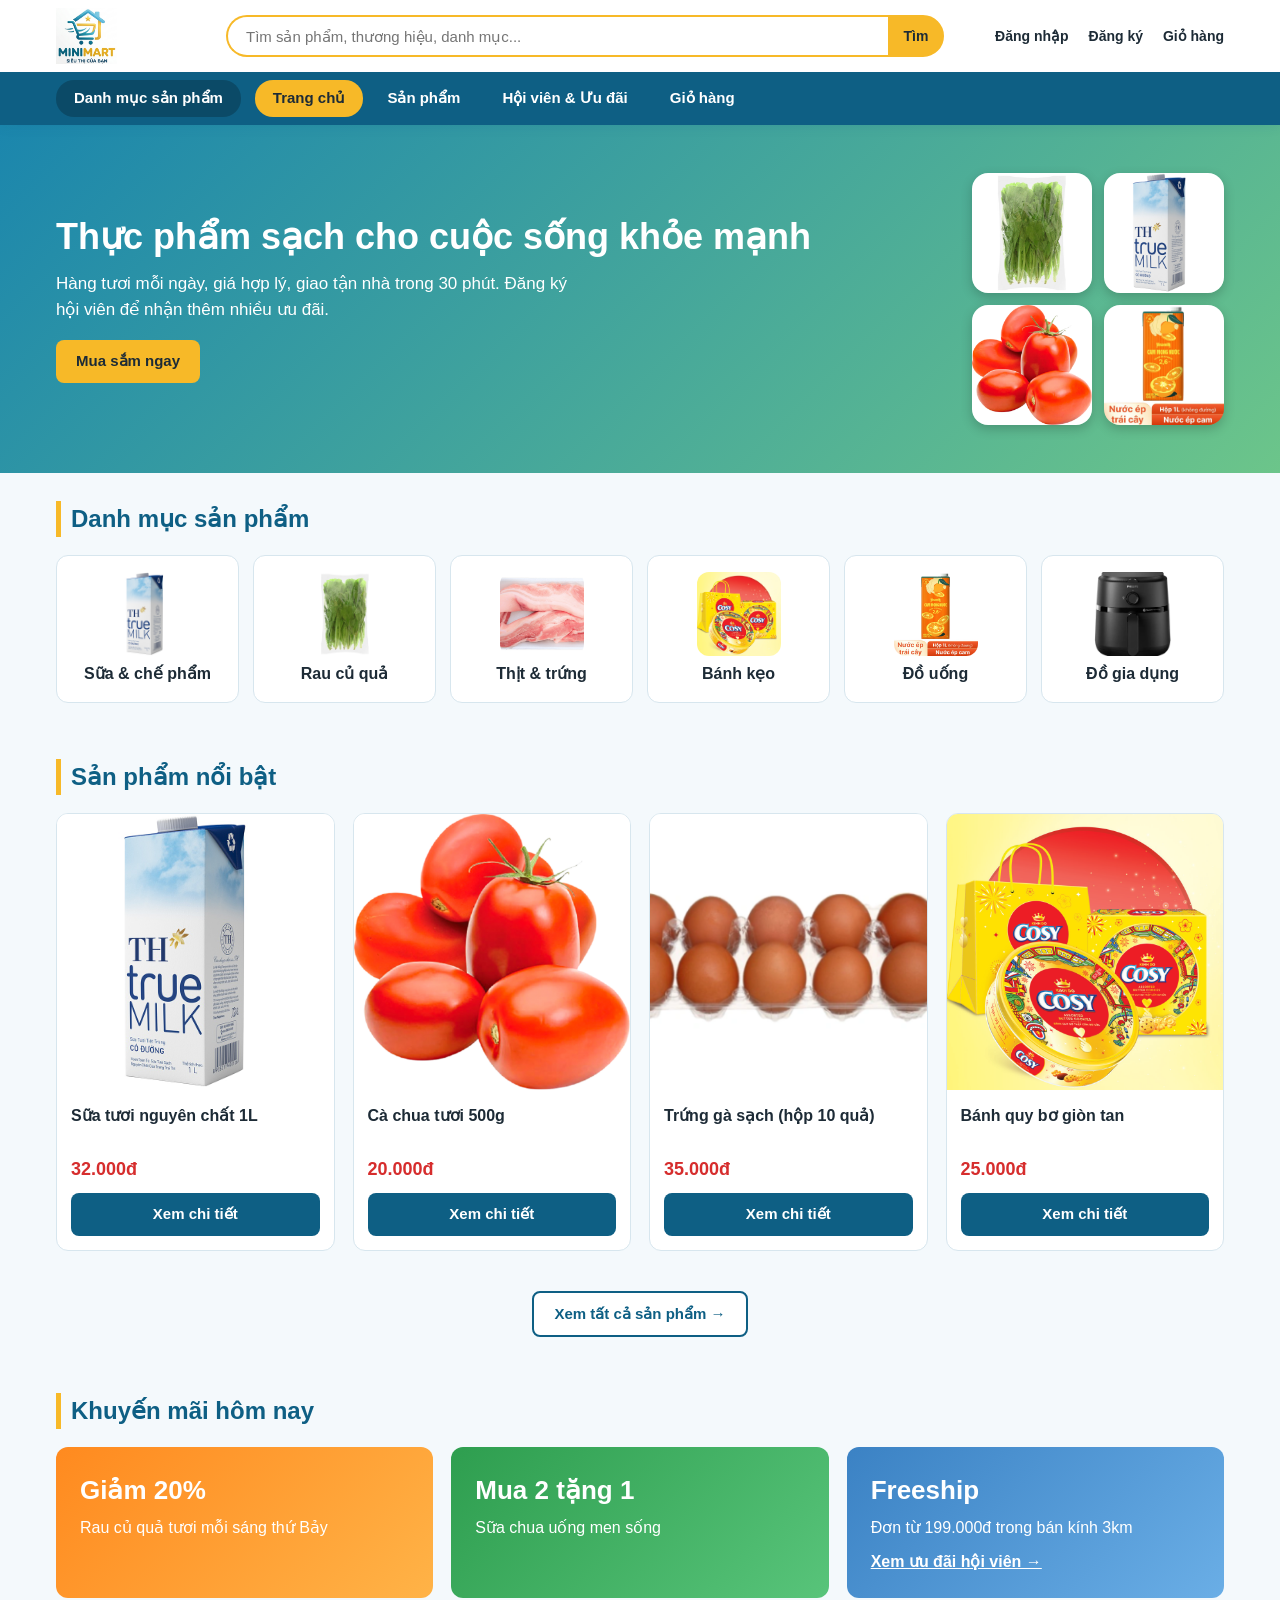
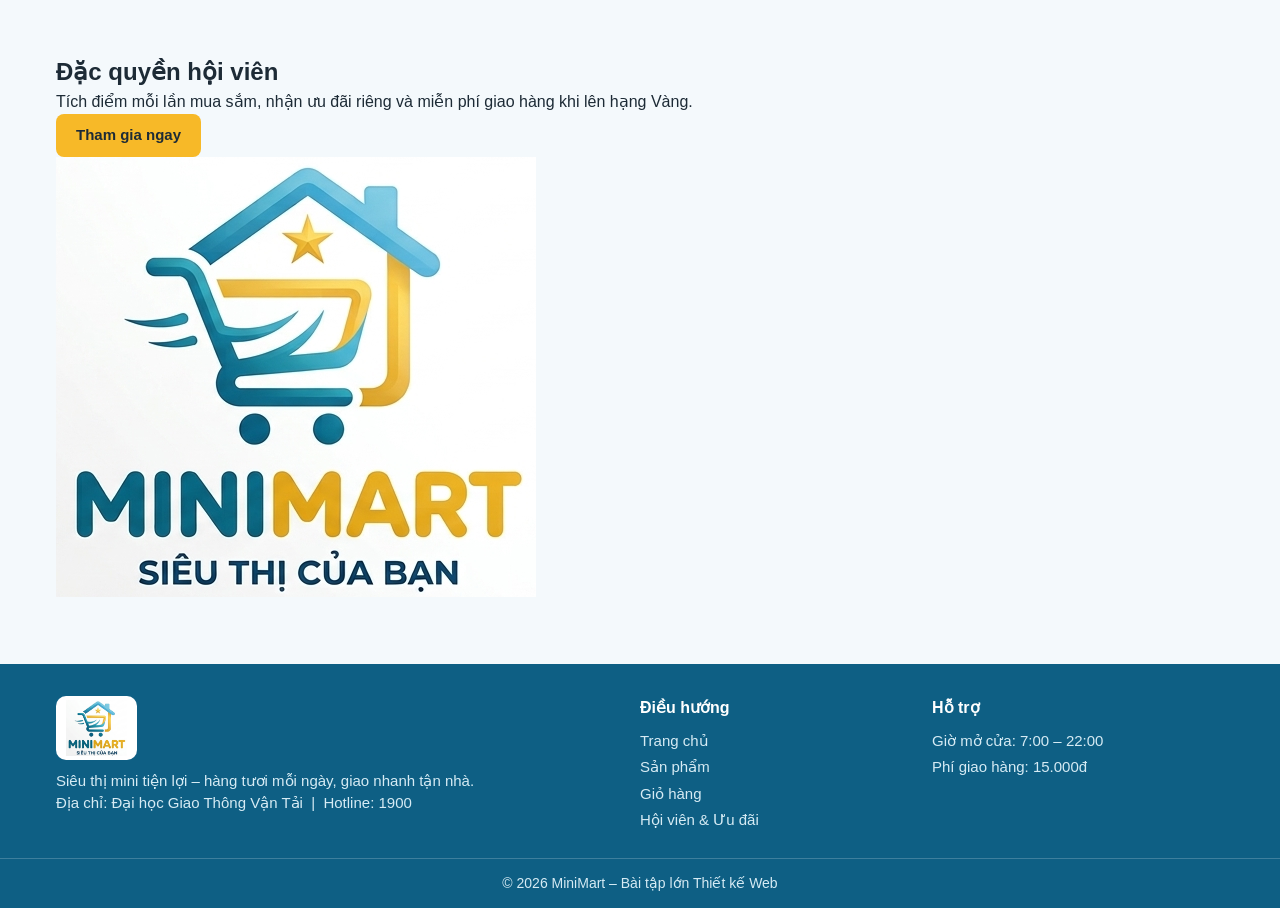
==== commit a5a49d3f: "them anh" ====
--- a/index.html
+++ b/index.html
@@ -63,10 +63,10 @@
         <div class="luoi-dm">
           <a href="products.html" class="dm"><img src="images/products/sua-tuoi-1l.png" alt="Sữa &amp; chế phẩm">Sữa &amp; chế phẩm</a>
           <a href="products.html" class="dm"><img src="images/products/rau-cai-xanh.png" alt="Rau củ quả">Rau củ quả</a>
-          <a href="products.html" class="dm"><img src="images/products/thit-ba-chi.png" alt="Thịt &amp; trứng">Thịt &amp; trứng</a>
+          <a href="products.html" class="dm"><img src="images/products/thi-lon.png" alt="Thịt &amp; trứng">Thịt &amp; trứng</a>
           <a href="products.html" class="dm"><img src="images/products/banh-quy-bo.png" alt="Bánh kẹo">Bánh kẹo</a>
           <a href="products.html" class="dm"><img src="images/products/nuoc-cam-ep.png" alt="Đồ uống">Đồ uống</a>
-          <a href="products.html" class="dm"><img src="images/products/nuoc-rua-chen.png" alt="Đồ gia dụng">Đồ gia dụng</a>
+          <a href="products.html" class="dm"><img src="images/products/noi-chien.png" alt="Đồ gia dụng">Đồ gia dụng</a>
         </div>
       </div>
     </section>
@@ -93,7 +93,7 @@
             </div>
           </div>
           <div class="card">
-            <div class="card-anh"><img src="images/products/trung-ga.png" alt="Trứng gà sạch (hộp 10 quả)"></div>
+            <div class="card-anh"><img src="images/products/trung- ga.png" alt="Trứng gà sạch (hộp 10 quả)"></div>
             <div class="card-noidung">
               <div class="card-ten">Trứng gà sạch (hộp 10 quả)</div>
               <div class="card-gia">35.000đ</div>
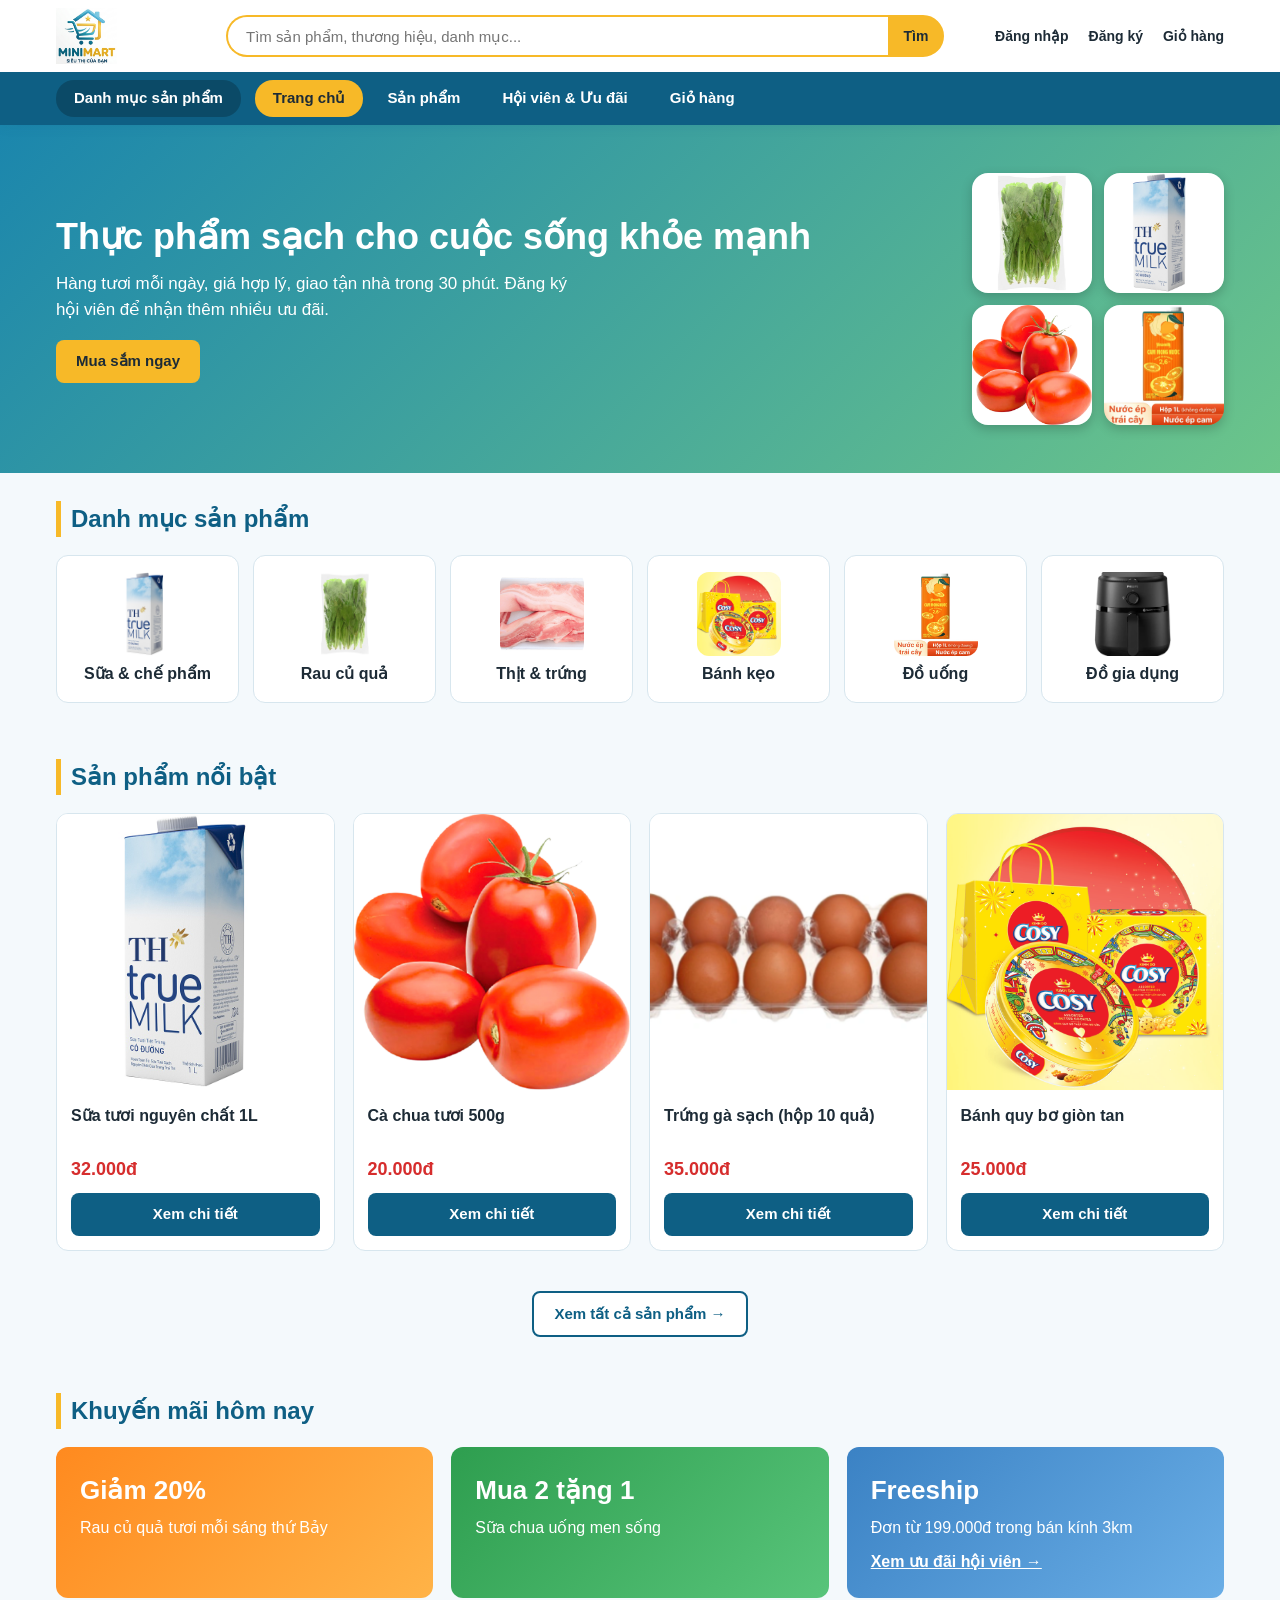
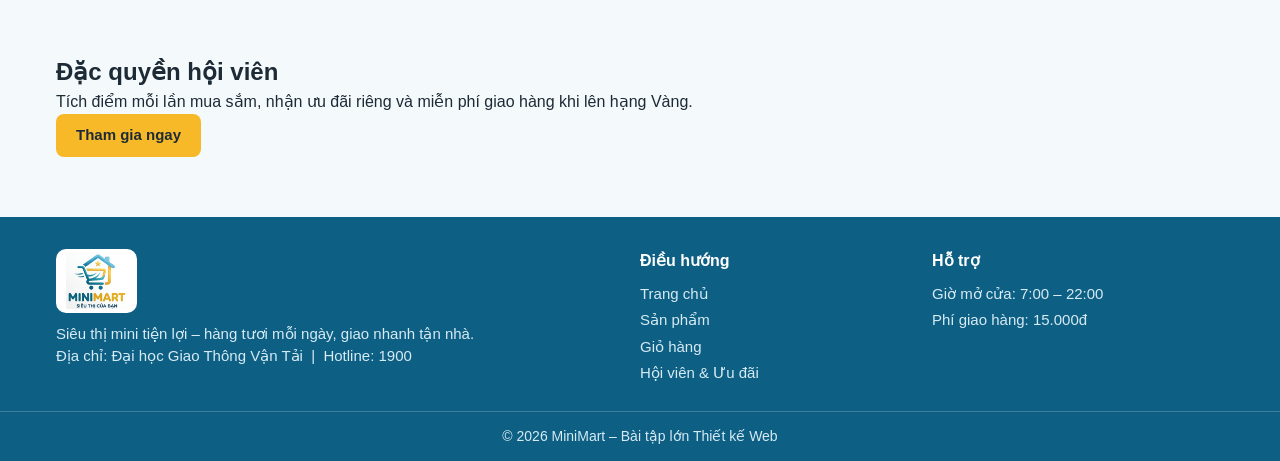
==== commit 1786baeb: "sửa lại trang chủ" ====
--- a/index.html
+++ b/index.html
@@ -144,7 +144,7 @@
             <p>Tích điểm mỗi lần mua sắm, nhận ưu đãi riêng và miễn phí giao hàng khi lên hạng Vàng.</p>
             <a href="member.html" class="btn btn-vang">Tham gia ngay</a>
           </div>
-          <div class="dq-hinh"><img src="images/logo-mark.png" alt="MiniMart"></div>
+          
         </div>
       </div>
     </section>
--- a/css/style.css
+++ b/css/style.css
@@ -1,4 +1,4 @@
-/* ===== style.css – CSS dùng chung ===== */
+
 :root {
   --xanh: #1b86ad;
   --xanh-dam: #0e5f84;
@@ -25,7 +25,7 @@
 .container { width: 100%; max-width: 1200px; margin: 0 auto; padding: 0 16px; }
 section { padding: 28px 0; }
 
-/* ----- Header tầng 1: logo | tìm kiếm | tài khoản ----- */
+
 .header { background: #fff; position: sticky; top: 0; z-index: 50; box-shadow: 0 2px 10px rgba(14,95,132,.12); }
 .top-bar { font-size: 0; padding-top: 8px; padding-bottom: 8px; }
 .logo { display: inline-block; vertical-align: middle; width: 170px; }
@@ -43,7 +43,7 @@
 
 .menu-btn { display: none; vertical-align: middle; width: 52px; height: 42px; margin-left: 12px; font-size: 22px; background: none; border: 1px solid var(--vien); border-radius: 8px; cursor: pointer; }
 
-/* ----- Header tầng 2: thanh menu xanh đậm ----- */
+
 .thanh-nav { background: var(--xanh-dam); }
 .nav { font-size: 0; }
 .nav a { display: inline-block; vertical-align: middle; margin: 8px 6px 8px 0; padding: 7px 18px; border-radius: 18px; font-size: 15px; font-weight: 600; color: #fff; }
@@ -51,7 +51,6 @@
 .nav a.active { background: var(--vang); color: var(--chu); }
 .nav a.nav-dm { background: rgba(0,0,0,.22); margin-right: 14px; }
 
-/* ----- Nút ----- */
 .btn { display: inline-block; padding: 10px 20px; border: none; border-radius: 8px; background: var(--xanh-dam); color: #fff; font-size: 15px; font-weight: 600; font-family: inherit; cursor: pointer; transition: background .2s; text-align: center; }
 .btn:hover { background: var(--xanh); }
 .btn-vang { background: var(--vang); color: var(--chu); }
@@ -59,10 +58,10 @@
 .btn-vien { background: #fff; color: var(--xanh-dam); border: 2px solid var(--xanh-dam); }
 .btn-vien:hover { background: var(--xanh-nhat); }
 
-/* ----- Tiêu đề khối ----- */
+
 .tieu-de { font-size: 24px; margin-bottom: 18px; color: var(--xanh-dam); border-left: 5px solid var(--vang); padding-left: 10px; }
 
-/* ----- Thẻ sản phẩm (lưới inline-block, JS bật thẻ bằng inline-block) ----- */
+
 .luoi-sp { font-size: 0; margin: 0 -9px; }
 .card { display: inline-block; vertical-align: top; width: calc(25% - 18px); margin: 0 9px 18px; font-size: 16px; background: #fff; border: 1px solid var(--vien); border-radius: 12px; overflow: hidden; transition: transform .2s, box-shadow .2s; }
 .card:hover { transform: translateY(-4px); box-shadow: 0 8px 20px rgba(14,95,132,.14); }
@@ -73,17 +72,16 @@
 .card-gia { color: var(--do); font-weight: 800; font-size: 18px; margin-bottom: 10px; }
 .card .btn { display: block; width: 100%; }
 
-/* ----- Thông báo nổi ----- */
+
 .toast { display: none; position: fixed; bottom: 24px; left: 50%; transform: translateX(-50%); background: var(--xanh-dam); color: #fff; padding: 12px 24px; border-radius: 8px; z-index: 100; box-shadow: 0 4px 14px rgba(0,0,0,.25); max-width: 90%; text-align: center; }
 
-/* ----- Form chung ----- */
 .nhom-form { margin-bottom: 14px; }
 .nhom-form label { display: block; font-weight: 600; margin-bottom: 4px; }
 .nhom-form input, .nhom-form textarea { width: 100%; padding: 10px 12px; border: 1px solid var(--vien); border-radius: 8px; font-size: 15px; font-family: inherit; }
 .nhom-form input:focus, .nhom-form textarea:focus { outline: 2px solid var(--xanh); border-color: var(--xanh); }
 .loi { display: block; color: var(--do); font-size: 13px; min-height: 18px; margin-top: 2px; }
 
-/* ----- Footer ----- */
+
 .footer { background: var(--xanh-dam); color: #d6ebf4; margin-top: 32px; }
 .footer-luoi { font-size: 0; padding-top: 32px; padding-bottom: 24px; }
 .footer-luoi > div { display: inline-block; vertical-align: top; width: 25%; padding-right: 24px; font-size: 15px; }
@@ -94,7 +92,7 @@
 .logo-ft { display: block; height: 64px; width: auto; padding: 4px 10px; margin-bottom: 10px; background: #fff; border-radius: 10px; }
 .ban-quyen { border-top: 1px solid rgba(255,255,255,.2); text-align: center; padding: 14px; font-size: 14px; }
 
-/* ----- Responsive ----- */
+
 @media (max-width: 992px) {
   .card { width: calc(33.333% - 18px); }
 }
